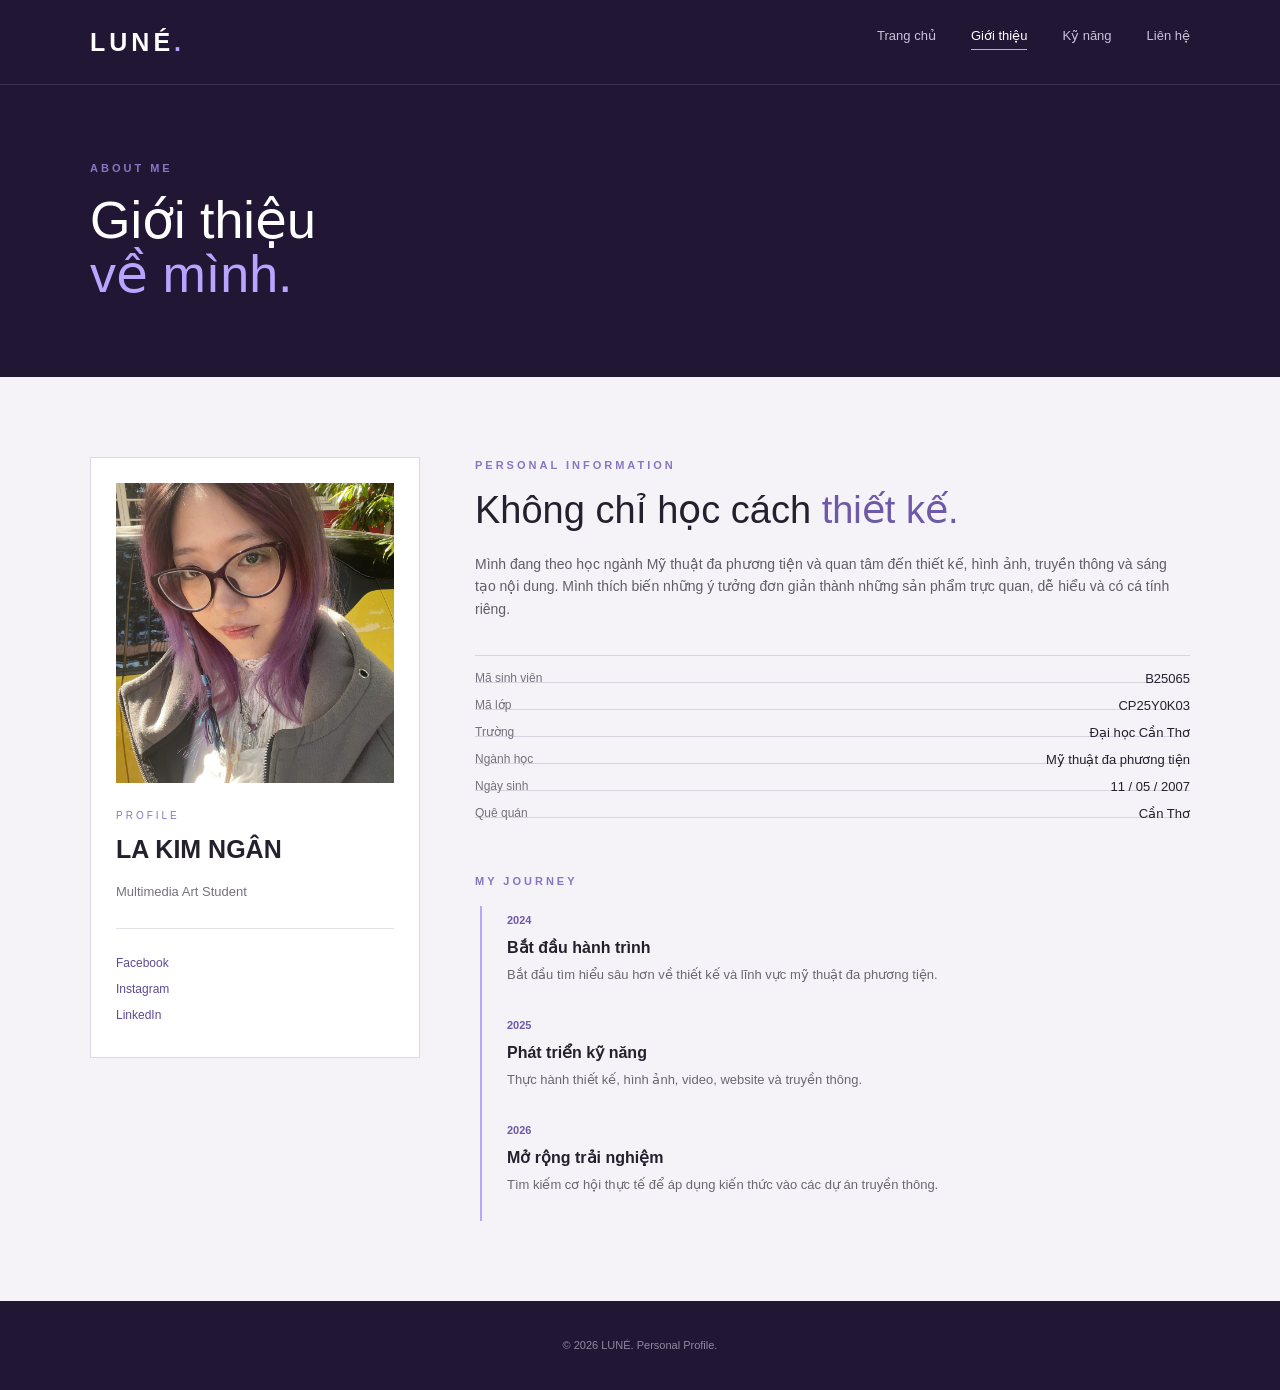
==== about.html @ e2478ec7 "Add files via upload" ====
<!DOCTYPE html>
<html lang="vi">
<head>
    <meta charset="UTF-8">
    <meta name="viewport" content="width=device-width, initial-scale=1.0">
    <title>Profile | Giới thiệu</title>
    <link rel="stylesheet" href="css/styles.css">
</head>

<body>

<header class="site-header clearfix">
    <div class="container">

        <div class="logo">
            <a href="index.html">LUNÉ<span>.</span></a>
        </div>

        <nav class="main-nav">
            <ul>
                <li><a href="index.html">Trang chủ</a></li>
                <li><a class="active" href="about.html">Giới thiệu</a></li>
                <li><a href="skills.html">Kỹ năng</a></li>
                <li><a href="contact.html">Liên hệ</a></li>
            </ul>
        </nav>

    </div>
</header>


<main>

    <section class="page-intro">
        <div class="container">
            <p class="small-title">ABOUT ME</p>
            <h1>Giới thiệu<br><span>về mình.</span></h1>
        </div>
    </section>


    <section class="about-section">
        <div class="container clearfix">

            <!-- LEFT -->
            <aside class="profile-card">

                <div class="avatar">
                   <img src="images/avatar.jpg" alt="Ảnh đại diện">
                </div>

                <p class="profile-label">PROFILE</p>

                <h2>LA KIM NGÂN</h2>

                <p class="profile-job">
                    Multimedia Art Student
                </p>

                <div class="social-links">
                    <a href="#">Facebook</a>
                    <a href="#">Instagram</a>
                    <a href="#">LinkedIn</a>
                </div>

            </aside>


            <!-- RIGHT -->
            <div class="about-content">

                <p class="small-title">PERSONAL INFORMATION</p>

                <h2>
                    Không chỉ học cách
                    <span>thiết kế.</span>
                </h2>

                <p class="about-text">
                    Mình đang theo học ngành Mỹ thuật đa phương tiện và
                    quan tâm đến thiết kế, hình ảnh, truyền thông và
                    sáng tạo nội dung. Mình thích biến những ý tưởng
                    đơn giản thành những sản phẩm trực quan, dễ hiểu
                    và có cá tính riêng.
                </p>


                <div class="info-list">

                    <div class="info-row">
                        <span>Mã sinh viên</span>
                        <strong>B25065</strong>
                    </div>

                    <div class="info-row">
                        <span>Mã lớp</span>
                        <strong>CP25Y0K03</strong>
                    </div>

                    <div class="info-row">
                        <span>Trường</span>
                        <strong>Đại học Cần Thơ</strong>
                    </div>

                    <div class="info-row">
                        <span>Ngành học</span>
                        <strong>Mỹ thuật đa phương tiện</strong>
                    </div>

                    <div class="info-row">
                        <span>Ngày sinh</span>
                        <strong>11 / 05 / 2007</strong>
                    </div>

                    <div class="info-row">
                        <span>Quê quán</span>
                        <strong>Cần Thơ</strong>
                    </div>

                </div>


                <!-- TIMELINE -->
                <div class="timeline">

                    <p class="small-title">MY JOURNEY</p>

                    <div class="timeline-item">
                        <span>2024</span>
                        <div>
                            <h3>Bắt đầu hành trình</h3>
                            <p>
                                Bắt đầu tìm hiểu sâu hơn về thiết kế
                                và lĩnh vực mỹ thuật đa phương tiện.
                            </p>
                        </div>
                    </div>

                    <div class="timeline-item">
                        <span>2025</span>
                        <div>
                            <h3>Phát triển kỹ năng</h3>
                            <p>
                                Thực hành thiết kế, hình ảnh, video,
                                website và truyền thông.
                            </p>
                        </div>
                    </div>

                    <div class="timeline-item">
                        <span>2026</span>
                        <div>
                            <h3>Mở rộng trải nghiệm</h3>
                            <p>
                                Tìm kiếm cơ hội thực tế để áp dụng
                                kiến thức vào các dự án truyền thông.
                            </p>
                        </div>
                    </div>

                </div>

            </div>

            <div class="clearfix"></div>
        </div>
    </section>

</main>


<footer class="site-footer">
    <p>© 2026 LUNÉ. Personal Profile.</p>
</footer>

</body>
</html>
---- css/styles.css ----
/* ==============================
   01. BASIC
============================== */

* {
    box-sizing: border-box;
}

html {
    scroll-behavior: smooth;
}

body {
    margin: 0;
    background: #f5f3f8;
    color: #24202d;
    font-family: Arial, Helvetica, sans-serif;
    line-height: 1.6;
}

.container {
    width: 1100px;
    max-width: 90%;
    margin: 0 auto;
}

a {
    text-decoration: none;
    color: inherit;
}

img {
    display: block;
    max-width: 100%;
}


/* ==============================
   02. CLEAR FLOAT
============================== */

.clearfix::after {
    content: "";
    display: table;
    clear: both;
}


/* ==============================
   03. HEADER
============================== */

.site-header {
    background: #211735;
    border-bottom: 1px solid #3d3155;
    padding: 22px 0;
}

.logo {
    float: left;
}

.logo a {
    color: #ffffff;
    font-size: 25px;
    font-weight: bold;
    letter-spacing: 4px;
}

.logo span {
    color: #b9a5ff;
}

.main-nav {
    float: right;
}

.main-nav ul {
    list-style: none;
    padding: 0;
    margin: 0;
}

.main-nav li {
    float: left;
    margin-left: 35px;
}

.main-nav a {
    color: #c9c2d7;
    font-size: 13px;
    transition: 0.2s;
}

.main-nav a:hover,
.main-nav a.active {
    color: #ffffff;
}

.main-nav a.active {
    border-bottom: 1px solid #b9a5ff;
    padding-bottom: 6px;
}


/* ==============================
   04. HERO
============================== */

.hero {
    background: #211735;
    color: white;
    padding: 90px 0 100px;
}

.hero-text {
    float: left;
    width: 55%;
    padding-top: 45px;
}

.small-title {
    color: #8975c2;
    font-size: 11px;
    font-weight: bold;
    letter-spacing: 3px;
    margin: 0 0 15px;
}

.hero .small-title {
    color: #b9a5ff;
}

.hero h1 {
    font-size: 64px;
    line-height: 1.05;
    font-weight: normal;
    margin: 0 0 25px;
    letter-spacing: -2px;
}

.hero h1 span {
    color: #b9a5ff;
}

.hero-description {
    color: #c7c1d0;
    max-width: 500px;
    font-size: 15px;
}

.hero-buttons {
    margin-top: 35px;
}

.button {
    display: inline-block;
    padding: 13px 22px;
    font-size: 12px;
    font-weight: bold;
    border: 1px solid transparent;
    cursor: pointer;
}

.button-main {
    background: #b9a5ff;
    color: #211735;
}

.button-main:hover {
    background: #ffffff;
}

.button-outline {
    color: white;
    border-color: #665b7b;
    margin-left: 8px;
}

.button-outline:hover {
    border-color: #ffffff;
}


/* HERO IMAGE */

.hero-image {
    float: right;
    width: 38%;
}

.image-frame {
    border: 1px solid #5b4d73;
    padding: 12px;
}

.image-frame img {
    width: 100%;
    height: 420px;
    object-fit: cover;
    filter: grayscale(20%);
}

.image-note {
    color: #777083;
    font-size: 10px;
    letter-spacing: 3px;
    margin-top: 12px;
}


/* ==============================
   05. SECTION GENERAL
============================== */

.features {
    padding: 90px 0;
}

.section-heading {
    margin-bottom: 35px;
}

.section-heading h2 {
    margin: 0;
    font-size: 35px;
    font-weight: normal;
}


/* ==============================
   06. FEATURE CARDS
============================== */

.feature-card {
    float: left;
    width: 31.33%;
    margin-right: 3%;
    min-height: 245px;
    padding: 30px;
    background: #ffffff;
    border: 1px solid #ded9e6;
}

.feature-card:last-child {
    margin-right: 0;
}

.feature-number {
    color: #8975c2;
    font-size: 12px;
    margin-bottom: 35px;
}

.feature-card h3 {
    font-size: 21px;
    margin: 0 0 10px;
}

.feature-card p {
    color: #686271;
    font-size: 13px;
}

.feature-card a {
    color: #5d4b91;
    font-size: 12px;
    font-weight: bold;
}


/* ==============================
   07. STATISTICS
============================== */

.statistics {
    background: #302346;
    color: white;
    padding: 40px 0;
}

.stat-item {
    float: left;
    width: 25%;
    text-align: center;
    border-right: 1px solid #514568;
}

.stat-item:last-child {
    border-right: none;
}

.stat-item strong {
    display: block;
    color: #c5b5ff;
    font-size: 32px;
    font-weight: normal;
}

.stat-item span {
    color: #bdb5c8;
    font-size: 11px;
}


/* ==============================
   08. PAGE INTRO
============================== */

.page-intro {
    background: #211735;
    color: white;
    padding: 75px 0;
}

.page-intro h1 {
    margin: 0;
    font-size: 52px;
    line-height: 1.05;
    font-weight: normal;
}

.page-intro h1 span {
    color: #b9a5ff;
}


/* ==============================
   09. ABOUT
============================== */

.about-section {
    padding: 80px 0;
}

.profile-card {
    float: left;
    width: 30%;
    background: #ffffff;
    border: 1px solid #ddd7e6;
    padding: 25px;
}

.avatar img {
    width: 100%;
    height: 300px;
    object-fit: cover;
}

.profile-label {
    color: #8975c2;
    font-size: 10px;
    letter-spacing: 3px;
    margin: 25px 0 5px;
}

.profile-card h2 {
    margin: 0;
    font-size: 25px;
}

.profile-job {
    color: #77707f;
    font-size: 13px;
}

.social-links {
    border-top: 1px solid #e4e0e8;
    margin-top: 25px;
    padding-top: 18px;
}

.social-links a {
    display: block;
    color: #5d4b91;
    font-size: 12px;
    margin: 7px 0;
}


.about-content {
    float: right;
    width: 65%;
}

.about-content h2 {
    font-size: 38px;
    font-weight: normal;
    line-height: 1.15;
    margin: 0 0 20px;
}

.about-content h2 span {
    color: #6e58a8;
}

.about-text {
    color: #625c68;
    font-size: 14px;
    max-width: 700px;
}


/* INFO LIST */

.info-list {
    margin-top: 35px;
    border-top: 1px solid #d9d3df;
}

.info-row {
    padding: 13px 0;
    border-bottom: 1px solid #d9d3df;
}

.info-row span {
    float: left;
    width: 35%;
    color: #77717d;
    font-size: 12px;
}

.info-row strong {
    float: right;
    width: 65%;
    font-size: 13px;
    font-weight: normal;
    text-align: right;
}


/* TIMELINE */

.timeline {
    margin-top: 55px;
}

.timeline-item {
    border-left: 2px solid #b9a5ff;
    padding: 0 0 25px 25px;
    margin-left: 5px;
}

.timeline-item > span {
    color: #6e58a8;
    font-size: 11px;
    font-weight: bold;
}

.timeline-item h3 {
    font-size: 16px;
    margin: 4px 0;
}

.timeline-item p {
    color: #6c6671;
    font-size: 13px;
    margin: 0;
}


/* ==============================
   10. SKILLS
============================== */

.skills-section {
    padding: 80px 0;
}

.skills-intro {
    float: left;
    width: 25%;
}

.skills-intro h2 {
    font-size: 35px;
    line-height: 1.1;
    font-weight: normal;
    margin: 0 0 20px;
}

.skills-intro > p:last-child {
    color: #706a76;
    font-size: 13px;
}

.skills-grid {
    float: right;
    width: 70%;
}

.skill-card {
    float: left;
    width: 48%;
    margin-right: 4%;
    margin-bottom: 25px;
    padding: 25px;
    background: white;
    border: 1px solid #ddd7e6;
    min-height: 180px;
}

.skill-card:nth-child(2n) {
    margin-right: 0;
}

.skill-top {
    margin-bottom: 12px;
}

.skill-top span {
    color: #8975c2;
    font-size: 10px;
    margin-right: 15px;
}

.skill-top strong {
    font-size: 16px;
}

.skill-card p {
    color: #77717d;
    font-size: 12px;
}

.progress {
    width: 100%;
    height: 5px;
    background: #e7e2ed;
    margin-top: 20px;
}

.progress-fill {
    height: 5px;
    background: #7460a9;
}

.width-85 {
    width: 85%;
}

.width-80 {
    width: 80%;
}

.width-75 {
    width: 75%;
}

.width-70 {
    width: 70%;
}

.progress-number {
    text-align: right;
    color: #7460a9;
    font-size: 10px;
    margin-top: 5px;
}


/* SOFT SKILLS */

.soft-skills {
    margin-top: 70px;
    border-top: 1px solid #d8d2df;
    padding-top: 50px;
}

.soft-heading {
    float: left;
    width: 25%;
}

.soft-heading h2 {
    font-weight: normal;
    margin-top: 0;
}

.soft-card {
    float: left;
    width: 23%;
    margin-right: 2.66%;
    background: #302346;
    color: white;
    padding: 25px;
    min-height: 150px;
}

.soft-card:last-child {
    margin-right: 0;
}

.soft-card span {
    color: #b9a5ff;
    font-size: 10px;
}

.soft-card h3 {
    font-size: 15px;
    margin: 20px 0 8px;
}

.soft-card p {
    color: #bdb6c8;
    font-size: 11px;
}


/* ==============================
   11. CONTACT
============================== */

.contact-section {
    padding: 80px 0;
}

.contact-info {
    float: left;
    width: 40%;
    padding-right: 50px;
}

.contact-info h2 {
    font-size: 35px;
    font-weight: normal;
    line-height: 1.15;
}

.contact-info > p:not(.small-title) {
    color: #706a76;
    font-size: 13px;
    margin-bottom: 40px;
}

.contact-item {
    padding: 18px 0;
    border-bottom: 1px solid #ddd7e6;
}

.contact-icon {
    float: left;
    width: 45px;
    height: 45px;
    line-height: 45px;
    text-align: center;
    background: #302346;
    color: #c4b5ff;
    margin-right: 15px;
}

.contact-item small {
    display: block;
    color: #817b87;
    font-size: 10px;
}

.contact-item strong {
    font-size: 13px;
    font-weight: normal;
}


.contact-form {
    float: right;
    width: 55%;
    background: white;
    border: 1px solid #ddd7e6;
    padding: 35px;
}

.form-group {
    margin-bottom: 20px;
}

.form-group label {
    display: block;
    color: #514b58;
    font-size: 11px;
    margin-bottom: 7px;
}

.form-group input,
.form-group textarea {
    width: 100%;
    border: 1px solid #d9d3df;
    background: #faf9fb;
    padding: 13px;
    font-family: Arial, Helvetica, sans-serif;
    font-size: 12px;
    outline: none;
}

.form-group input:focus,
.form-group textarea:focus {
    border-color: #8975c2;
}

.form-group textarea {
    resize: vertical;
}

.half {
    float: left;
    width: 48%;
    margin-right: 4%;
}

.half:last-child {
    margin-right: 0;
}


/* ==============================
   12. MAP
============================== */

.map-section {
    padding-bottom: 80px;
}

.map-title {
    margin-bottom: 25px;
}

.map-title h2 {
    margin: 0;
    font-size: 28px;
    font-weight: normal;
}

.map-box {
    border: 1px solid #d9d3df;
    padding: 8px;
    background: white;
}


/* ==============================
   13. FOOTER
============================== */

.site-footer {
    background: #211735;
    color: #91889e;
    text-align: center;
    padding: 25px;
    font-size: 11px;
}


/* ==============================
   14. RESPONSIVE
============================== */

@media screen and (max-width: 800px) {

    .container {
        max-width: 88%;
    }

    .logo,
    .main-nav {
        float: none;
        text-align: center;
    }

    .main-nav {
        margin-top: 20px;
    }

    .main-nav li {
        float: none;
        display: inline-block;
        margin: 0 8px;
    }

    .hero-text,
    .hero-image {
        float: none;
        width: 100%;
    }

    .hero-text {
        padding-top: 0;
        margin-bottom: 50px;
    }

    .hero h1 {
        font-size: 45px;
    }

    .feature-card {
        float: none;
        width: 100%;
        margin: 0 0 15px;
    }

    .stat-item {
        width: 50%;
        margin-bottom: 25px;
    }

    .profile-card,
    .about-content,
    .skills-intro,
    .skills-grid,
    .contact-info,
    .contact-form {
        float: none;
        width: 100%;
    }

    .profile-card {
        margin-bottom: 40px;
    }

    .skills-intro {
        margin-bottom: 40px;
    }

    .soft-heading {
        float: none;
        width: 100%;
    }

    .soft-card {
        width: 100%;
        margin: 0 0 15px;
    }

    .contact-info {
        padding-right: 0;
        margin-bottom: 40px;
    }

    .half {
        float: none;
        width: 100%;
        margin-right: 0;
    }

    .page-intro h1 {
        font-size: 42px;
    }
}
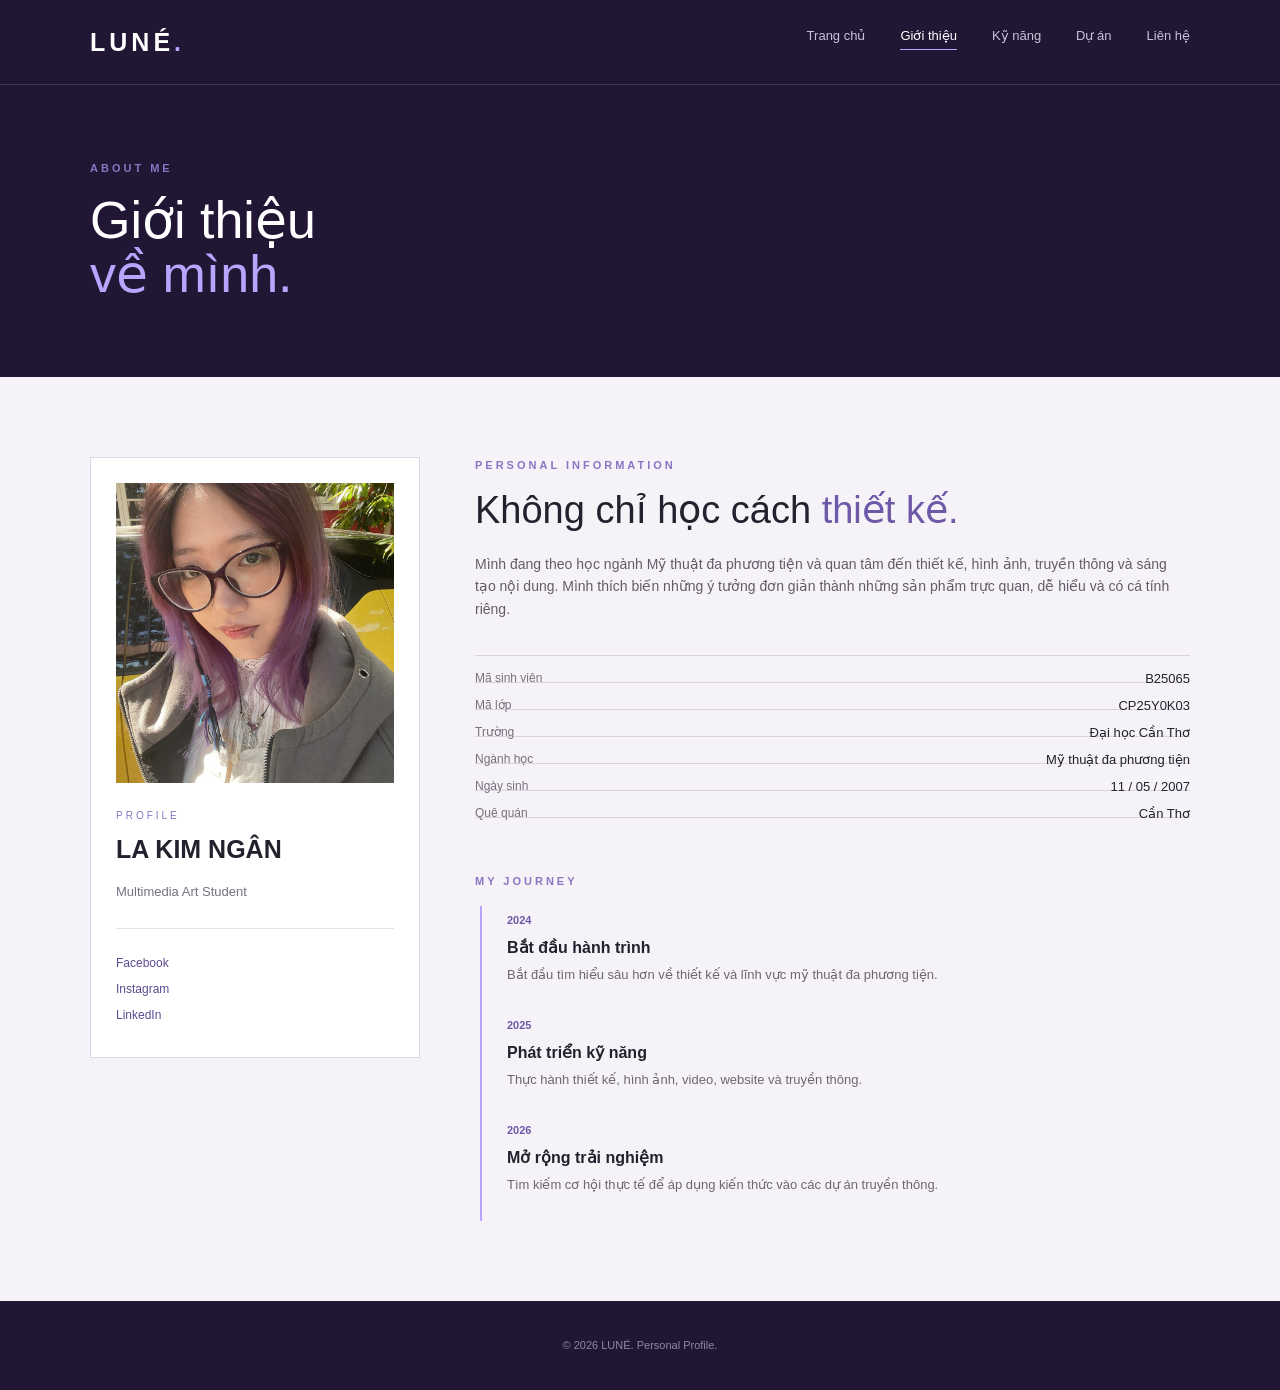
==== commit 0e4acd2f: "Add files via upload" ====
--- a/about.html
+++ b/about.html
@@ -1,177 +1,178 @@
-<!DOCTYPE html>
-<html lang="vi">
-<head>
-    <meta charset="UTF-8">
-    <meta name="viewport" content="width=device-width, initial-scale=1.0">
-    <title>Profile | Giới thiệu</title>
-    <link rel="stylesheet" href="css/styles.css">
-</head>
-
-<body>
-
-<header class="site-header clearfix">
-    <div class="container">
-
-        <div class="logo">
-            <a href="index.html">LUNÉ<span>.</span></a>
-        </div>
-
-        <nav class="main-nav">
-            <ul>
-                <li><a href="index.html">Trang chủ</a></li>
-                <li><a class="active" href="about.html">Giới thiệu</a></li>
-                <li><a href="skills.html">Kỹ năng</a></li>
-                <li><a href="contact.html">Liên hệ</a></li>
-            </ul>
-        </nav>
-
-    </div>
-</header>
-
-
-<main>
-
-    <section class="page-intro">
-        <div class="container">
-            <p class="small-title">ABOUT ME</p>
-            <h1>Giới thiệu<br><span>về mình.</span></h1>
-        </div>
-    </section>
-
-
-    <section class="about-section">
-        <div class="container clearfix">
-
-            <!-- LEFT -->
-            <aside class="profile-card">
-
-                <div class="avatar">
-                   <img src="images/avatar.jpg" alt="Ảnh đại diện">
-                </div>
-
-                <p class="profile-label">PROFILE</p>
-
-                <h2>LA KIM NGÂN</h2>
-
-                <p class="profile-job">
-                    Multimedia Art Student
-                </p>
-
-                <div class="social-links">
-                    <a href="#">Facebook</a>
-                    <a href="#">Instagram</a>
-                    <a href="#">LinkedIn</a>
-                </div>
-
-            </aside>
-
-
-            <!-- RIGHT -->
-            <div class="about-content">
-
-                <p class="small-title">PERSONAL INFORMATION</p>
-
-                <h2>
-                    Không chỉ học cách
-                    <span>thiết kế.</span>
-                </h2>
-
-                <p class="about-text">
-                    Mình đang theo học ngành Mỹ thuật đa phương tiện và
-                    quan tâm đến thiết kế, hình ảnh, truyền thông và
-                    sáng tạo nội dung. Mình thích biến những ý tưởng
-                    đơn giản thành những sản phẩm trực quan, dễ hiểu
-                    và có cá tính riêng.
-                </p>
-
-
-                <div class="info-list">
-
-                    <div class="info-row">
-                        <span>Mã sinh viên</span>
-                        <strong>B25065</strong>
-                    </div>
-
-                    <div class="info-row">
-                        <span>Mã lớp</span>
-                        <strong>CP25Y0K03</strong>
-                    </div>
-
-                    <div class="info-row">
-                        <span>Trường</span>
-                        <strong>Đại học Cần Thơ</strong>
-                    </div>
-
-                    <div class="info-row">
-                        <span>Ngành học</span>
-                        <strong>Mỹ thuật đa phương tiện</strong>
-                    </div>
-
-                    <div class="info-row">
-                        <span>Ngày sinh</span>
-                        <strong>11 / 05 / 2007</strong>
-                    </div>
-
-                    <div class="info-row">
-                        <span>Quê quán</span>
-                        <strong>Cần Thơ</strong>
-                    </div>
-
-                </div>
-
-
-                <!-- TIMELINE -->
-                <div class="timeline">
-
-                    <p class="small-title">MY JOURNEY</p>
-
-                    <div class="timeline-item">
-                        <span>2024</span>
-                        <div>
-                            <h3>Bắt đầu hành trình</h3>
-                            <p>
-                                Bắt đầu tìm hiểu sâu hơn về thiết kế
-                                và lĩnh vực mỹ thuật đa phương tiện.
-                            </p>
-                        </div>
-                    </div>
-
-                    <div class="timeline-item">
-                        <span>2025</span>
-                        <div>
-                            <h3>Phát triển kỹ năng</h3>
-                            <p>
-                                Thực hành thiết kế, hình ảnh, video,
-                                website và truyền thông.
-                            </p>
-                        </div>
-                    </div>
-
-                    <div class="timeline-item">
-                        <span>2026</span>
-                        <div>
-                            <h3>Mở rộng trải nghiệm</h3>
-                            <p>
-                                Tìm kiếm cơ hội thực tế để áp dụng
-                                kiến thức vào các dự án truyền thông.
-                            </p>
-                        </div>
-                    </div>
-
-                </div>
-
-            </div>
-
-            <div class="clearfix"></div>
-        </div>
-    </section>
-
-</main>
-
-
-<footer class="site-footer">
-    <p>© 2026 LUNÉ. Personal Profile.</p>
-</footer>
-
-</body>
+<!DOCTYPE html>
+<html lang="vi">
+<head>
+    <meta charset="UTF-8">
+    <meta name="viewport" content="width=device-width, initial-scale=1.0">
+    <title>Profile | Giới thiệu</title>
+    <link rel="stylesheet" href="css/styles.css">
+</head>
+
+<body>
+
+<header class="site-header clearfix">
+    <div class="container">
+
+        <div class="logo">
+            <a href="index.html">LUNÉ<span>.</span></a>
+        </div>
+
+        <nav class="main-nav">
+            <ul>
+                <li><a href="index.html">Trang chủ</a></li>
+                <li><a class="active" href="about.html">Giới thiệu</a></li>
+                <li><a href="skills.html">Kỹ năng</a></li>
+                <li><a href="projects.html">Dự án</a></li>
+                <li><a href="contact.html">Liên hệ</a></li>
+            </ul>
+        </nav>
+
+    </div>
+</header>
+
+
+<main>
+
+    <section class="page-intro">
+        <div class="container">
+            <p class="small-title">ABOUT ME</p>
+            <h1>Giới thiệu<br><span>về mình.</span></h1>
+        </div>
+    </section>
+
+
+    <section class="about-section">
+        <div class="container clearfix">
+
+            <!-- LEFT -->
+            <aside class="profile-card">
+
+                <div class="avatar">
+                   <img src="images/avatar.jpg" alt="Ảnh đại diện">
+                </div>
+
+                <p class="profile-label">PROFILE</p>
+
+                <h2>LA KIM NGÂN</h2>
+
+                <p class="profile-job">
+                    Multimedia Art Student
+                </p>
+
+                <div class="social-links">
+                    <a href="#">Facebook</a>
+                    <a href="#">Instagram</a>
+                    <a href="#">LinkedIn</a>
+                </div>
+
+            </aside>
+
+
+            <!-- RIGHT -->
+            <div class="about-content">
+
+                <p class="small-title">PERSONAL INFORMATION</p>
+
+                <h2>
+                    Không chỉ học cách
+                    <span>thiết kế.</span>
+                </h2>
+
+                <p class="about-text">
+                    Mình đang theo học ngành Mỹ thuật đa phương tiện và
+                    quan tâm đến thiết kế, hình ảnh, truyền thông và
+                    sáng tạo nội dung. Mình thích biến những ý tưởng
+                    đơn giản thành những sản phẩm trực quan, dễ hiểu
+                    và có cá tính riêng.
+                </p>
+
+
+                <div class="info-list">
+
+                    <div class="info-row">
+                        <span>Mã sinh viên</span>
+                        <strong>B25065</strong>
+                    </div>
+
+                    <div class="info-row">
+                        <span>Mã lớp</span>
+                        <strong>CP25Y0K03</strong>
+                    </div>
+
+                    <div class="info-row">
+                        <span>Trường</span>
+                        <strong>Đại học Cần Thơ</strong>
+                    </div>
+
+                    <div class="info-row">
+                        <span>Ngành học</span>
+                        <strong>Mỹ thuật đa phương tiện</strong>
+                    </div>
+
+                    <div class="info-row">
+                        <span>Ngày sinh</span>
+                        <strong>11 / 05 / 2007</strong>
+                    </div>
+
+                    <div class="info-row">
+                        <span>Quê quán</span>
+                        <strong>Cần Thơ</strong>
+                    </div>
+
+                </div>
+
+
+                <!-- TIMELINE -->
+                <div class="timeline">
+
+                    <p class="small-title">MY JOURNEY</p>
+
+                    <div class="timeline-item">
+                        <span>2024</span>
+                        <div>
+                            <h3>Bắt đầu hành trình</h3>
+                            <p>
+                                Bắt đầu tìm hiểu sâu hơn về thiết kế
+                                và lĩnh vực mỹ thuật đa phương tiện.
+                            </p>
+                        </div>
+                    </div>
+
+                    <div class="timeline-item">
+                        <span>2025</span>
+                        <div>
+                            <h3>Phát triển kỹ năng</h3>
+                            <p>
+                                Thực hành thiết kế, hình ảnh, video,
+                                website và truyền thông.
+                            </p>
+                        </div>
+                    </div>
+
+                    <div class="timeline-item">
+                        <span>2026</span>
+                        <div>
+                            <h3>Mở rộng trải nghiệm</h3>
+                            <p>
+                                Tìm kiếm cơ hội thực tế để áp dụng
+                                kiến thức vào các dự án truyền thông.
+                            </p>
+                        </div>
+                    </div>
+
+                </div>
+
+            </div>
+
+            <div class="clearfix"></div>
+        </div>
+    </section>
+
+</main>
+
+
+<footer class="site-footer">
+    <p>© 2026 LUNÉ. Personal Profile.</p>
+</footer>
+
+</body>
 </html>
--- a/css/styles.css
+++ b/css/styles.css
@@ -843,4 +843,151 @@
     .page-intro h1 {
         font-size: 42px;
     }
-}+}
+/* ==============================
+   13. PROJECTS
+============================== */
+
+.projects-section {
+    padding: 80px 0 95px;
+}
+
+.project-grid {
+    margin: 0 -10px;
+}
+
+.project-card {
+    float: left;
+    width: calc(50% - 20px);
+    margin: 0 10px 30px;
+    background: #ffffff;
+    border: 1px solid #ded9e6;
+    overflow: hidden;
+}
+
+.project-card-wide {
+    width: calc(100% - 20px);
+}
+
+.project-media {
+    background: #211735;
+    overflow: hidden;
+}
+
+.project-media video {
+    display: block;
+    width: 100%;
+    height: 390px;
+    object-fit: cover;
+    background: #211735;
+}
+
+.project-card:not(.project-card-wide) .project-media video {
+    height: 430px;
+}
+
+.project-media-image img {
+    width: 100%;
+    height: 560px;
+    object-fit: cover;
+}
+
+.project-body {
+    padding: 25px 28px 28px;
+}
+
+.project-meta {
+    color: #8975c2;
+    font-size: 10px;
+    font-weight: bold;
+    letter-spacing: 2px;
+    margin: 0 0 9px;
+}
+
+.project-body h3 {
+    margin: 0 0 9px;
+    font-size: 21px;
+    font-weight: normal;
+}
+
+.project-body p:not(.project-meta) {
+    margin: 0;
+    color: #686271;
+    font-size: 13px;
+}
+
+.certificate-section {
+    background: #ebe7f1;
+    padding: 80px 0;
+}
+
+.certificate-image {
+    float: left;
+    width: 55%;
+    padding-right: 45px;
+}
+
+.certificate-image img {
+    width: 100%;
+    border: 1px solid #d5cfdf;
+    background: white;
+}
+
+.certificate-copy {
+    float: right;
+    width: 40%;
+    padding-top: 35px;
+}
+
+.certificate-copy h2 {
+    margin: 0 0 18px;
+    font-size: 34px;
+    font-weight: normal;
+}
+
+.certificate-copy > p:not(.small-title):not(.certificate-note) {
+    color: #686271;
+    font-size: 14px;
+}
+
+.certificate-note {
+    border-top: 1px solid #d5cfdf;
+    padding-top: 18px;
+    color: #77707f;
+    font-size: 12px;
+}
+
+@media (max-width: 800px) {
+    .project-card,
+    .project-card-wide {
+        float: none;
+        width: calc(100% - 20px);
+    }
+
+    .project-media video,
+    .project-card:not(.project-card-wide) .project-media video {
+        height: auto;
+        min-height: 0;
+        max-height: 560px;
+    }
+
+    .project-media-image img {
+        height: auto;
+        max-height: 650px;
+    }
+
+    .certificate-image,
+    .certificate-copy {
+        float: none;
+        width: 100%;
+    }
+
+    .certificate-image {
+        padding-right: 0;
+        margin-bottom: 35px;
+    }
+
+    .certificate-copy {
+        padding-top: 0;
+    }
+}
